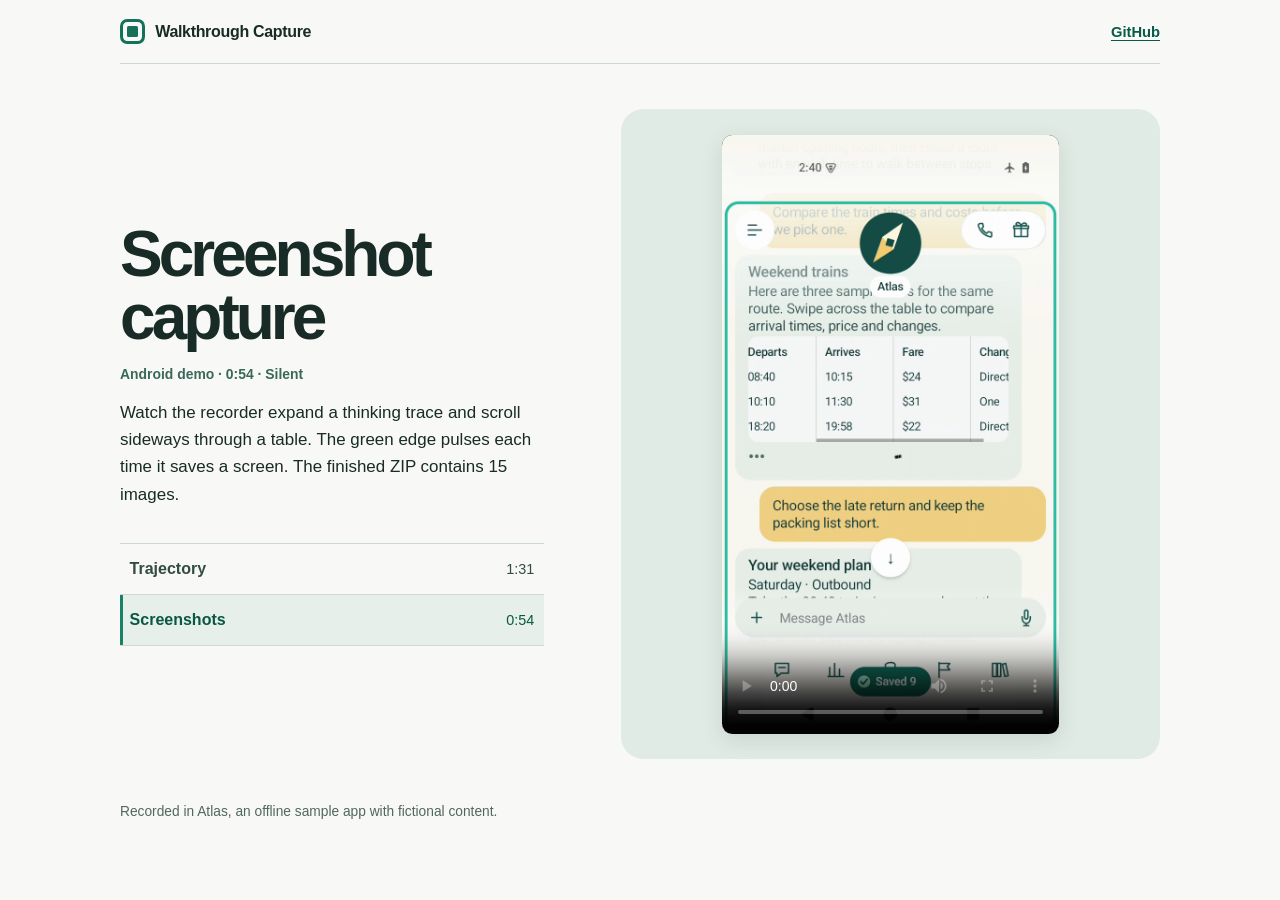
==== docs/screenshots.html @ e2531364 "Stream the capture demos in browser players on GitHub Pages" ====
<!doctype html>
<html lang="en">
<head>
  <meta charset="utf-8">
  <meta name="viewport" content="width=device-width, initial-scale=1">
  <meta name="description" content="Watch the recorder expand a thinking trace and scroll sideways through a table. The green edge pulses each time it saves a screen. The finished ZIP contains 15 images.">
  <title>Screenshot capture · Walkthrough Capture</title>
  <link rel="icon" href="data:,">
  <link rel="stylesheet" href="./player.css">
</head>
<body>
  <header>
    <span class="brand"><span class="mark" aria-hidden="true"></span>Walkthrough Capture</span>
    <a href="https://github.com/wryan2986/walkthrough-capture-android">GitHub</a>
  </header>
  <main>
    <div>
      <h1 id="demo-title">Screenshot capture</h1>
      <p class="details">Android demo · 0:54 · Silent</p>
      <p class="summary" id="summary">Watch the recorder expand a thinking trace and scroll sideways through a table. The green edge pulses each time it saves a screen. The finished ZIP contains 15 images.</p>
      <nav aria-label="Capture demos"><a href="./index.html"><span>Trajectory</span><time datetime="PT1M31S">1:31</time></a><a href="./screenshots.html" aria-current="page"><span>Screenshots</span><time datetime="PT54S">0:54</time></a></nav>
    </div>
    <div class="stage">
      <video controls playsinline preload="metadata" width="720" height="1280"
             poster="./demos/screenshot-capture.png" aria-labelledby="demo-title" aria-describedby="summary">
        <source src="./demos/screenshot-capture.mp4" type="video/mp4">
        <a href="./demos/screenshot-capture.mp4">View the screenshot capture MP4</a>
      </video>
    </div>
  </main>
  <footer>Recorded in Atlas, an offline sample app with fictional content.</footer>
</body>
</html>
---- docs/player.css ----
:root {
  color-scheme: light;
  font-family: "Inter", -apple-system, BlinkMacSystemFont, "Segoe UI", sans-serif;
  background: #f8f9f6;
  color: #182b26;
  --ink-green: #075a47;
  --rule: #ced9d1;
}
* { box-sizing: border-box; }
body { margin: 0; }
a { color: var(--ink-green); }
a:focus-visible, video:focus-visible { outline: 3px solid #117e69; outline-offset: 4px; }
header {
  display: flex; justify-content: space-between; align-items: center; gap: 1rem;
  border-bottom: 1px solid var(--rule); padding: 1.2rem 0;
}
header, main { width: min(100% - 3rem, 65rem); margin-inline: auto; }
.brand { display: flex; align-items: center; gap: .65rem; font-weight: 680; letter-spacing: -.02em; }
.mark { display: inline-block; width: 1.55rem; height: 1.55rem; border: .2rem solid #15715a; border-radius: .45rem; position: relative; }
.mark::after { content: ""; position: absolute; inset: .22rem; background: #15715a; border-radius: .1rem; }
header a { text-underline-offset: .2rem; font-size: .92rem; font-weight: 600; }
main {
  display: grid; grid-template-columns: minmax(0, .88fr) minmax(0, 1.12fr);
  gap: clamp(2rem, 6vw, 5rem); align-items: center; padding-block: clamp(1.5rem, 5vh, 3.5rem);
}
h1 { font-size: clamp(2.5rem, 5vw, 4.65rem); line-height: .99; letter-spacing: -.062em; margin: 0 0 1rem; }
.details { font-weight: 600; font-size: .87rem; color: #3a685b; margin-block: .7rem 1.1rem; }
.summary { font-size: 1.06rem; line-height: 1.6; max-width: 33rem; margin: 0; }
nav { display: grid; margin-top: 2.2rem; border-block-start: 1px solid var(--rule); }
nav a {
  display: flex; align-items: center; justify-content: space-between; gap: .7rem; padding: 1rem .6rem;
  border-block-end: 1px solid var(--rule); text-decoration: none; font-weight: 610; color: #324c43;
}
nav a[aria-current="page"] { background: #e6efe9; color: #0a5843; box-shadow: inset 3px 0 #188267; }
nav a:hover { background: #edf3ef; }
time { font-variant-numeric: tabular-nums; font-size: .9rem; font-weight: 480; }
.stage { display: grid; place-items: center; padding: clamp(.8rem, 2vw, 1.6rem); border-radius: 1.4rem; background: #e1ebe5; }
video {
  display: block; width: min(100%, 33vh + 2.5rem, 22rem); height: auto; aspect-ratio: 9/16;
  background: #12231e; border-radius: .65rem; box-shadow: 0 .4rem 1.3rem #193e2d20;
}
footer { width: min(100% - 3rem, 65rem); margin: 0 auto 1.5rem; color: #51675f; font-size: .86rem; }
@media (max-width: 710px) {
  header, main, footer { width: min(100% - 2rem, 32rem); }
  header { padding-block: .95rem; }
  main { grid-template-columns: 1fr; gap: 1.2rem; padding-block: 1.5rem 1rem; }
  h1 { font-size: clamp(2.1rem, 9vw, 3.5rem); margin-bottom: .6rem; }
  .summary { font-size: .97rem; }
  .details { margin-block: .45rem .55rem; }
  nav { grid-template-columns: 1fr 1fr; margin-top: 1.1rem; gap: .5rem; border: none; }
  nav a { border: 1px solid var(--rule); border-radius: .5rem; padding: .7rem; font-size: .91rem; }
  nav a[aria-current="page"] { box-shadow: none; border-color: var(--ink-green); }
  .stage { padding: .65rem; border-radius: 1rem; }
  video { width: min(100%, 33rem, 38vh + 2rem); }
}
@media (max-width: 350px) { nav a { flex-wrap: wrap; } }
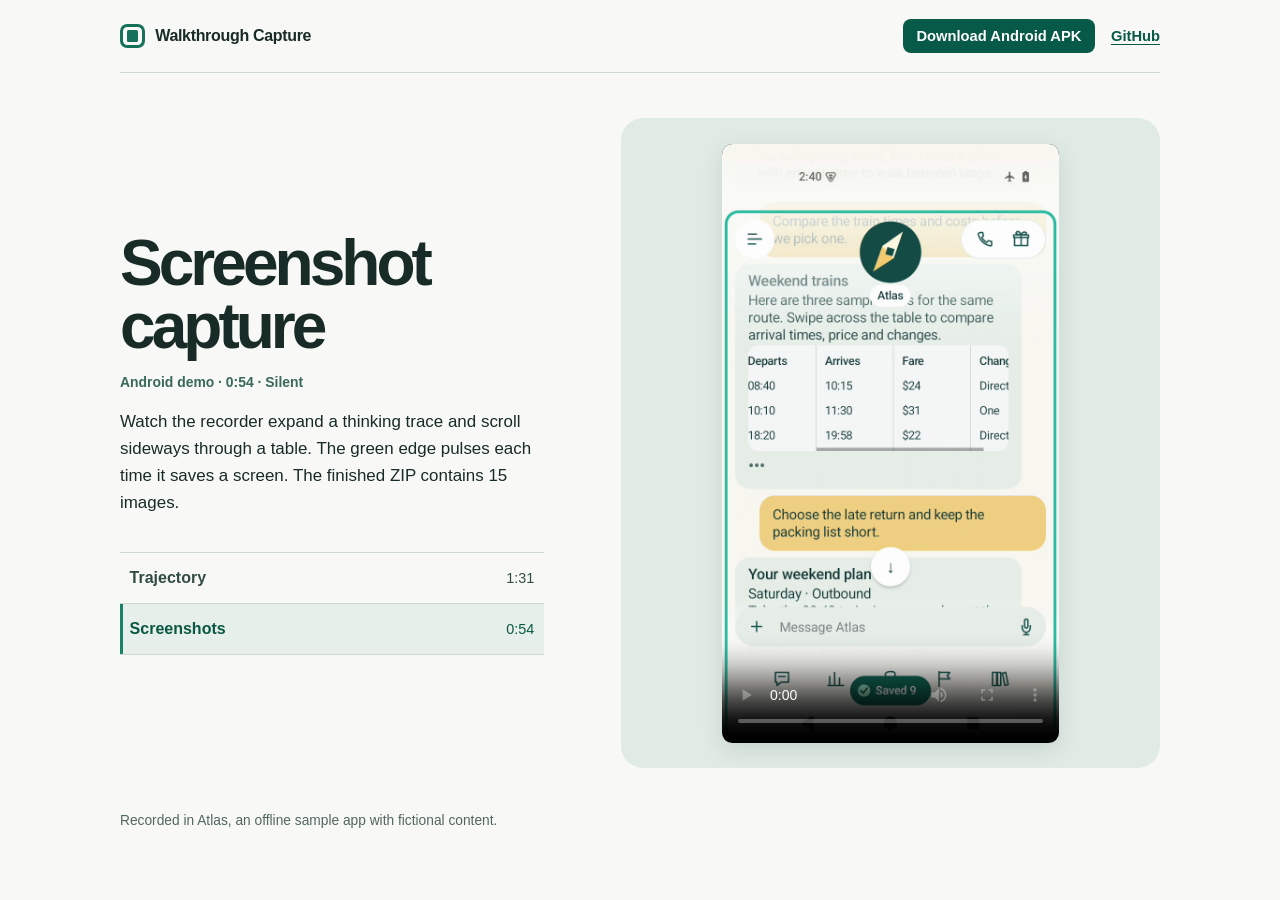
==== commit b9ab9027: "Link directly to the signed Android build from the demos and README" ====
--- a/docs/screenshots.html
+++ b/docs/screenshots.html
@@ -11,7 +11,10 @@
 <body>
   <header>
     <span class="brand"><span class="mark" aria-hidden="true"></span>Walkthrough Capture</span>
-    <a href="https://github.com/wryan2986/walkthrough-capture-android">GitHub</a>
+    <div class="header-links">
+      <a class="download" href="https://github.com/wryan2986/walkthrough-capture-android/releases/download/v0.11/Walkthrough-Capture-Android-0.11.apk">Download Android APK</a>
+      <a class="repo" href="https://github.com/wryan2986/walkthrough-capture-android">GitHub</a>
+    </div>
   </header>
   <main>
     <div>
--- a/docs/player.css
+++ b/docs/player.css
@@ -54,3 +54,8 @@
   video { width: min(100%, 33rem, 38vh + 2rem); }
 }
 @media (max-width: 350px) { nav a { flex-wrap: wrap; } }
+
+.header-links { display: flex; align-items: center; gap: 1rem; }
+.download { background: var(--ink-green); color: white; text-decoration: none; border-radius: .5rem; padding: .55rem .85rem; }
+.download:hover { background: #064b3b; }
+@media (max-width: 560px) { .header-links .repo { display: none; } .header-links .download { font-size: .82rem; padding: .55rem .65rem; } }
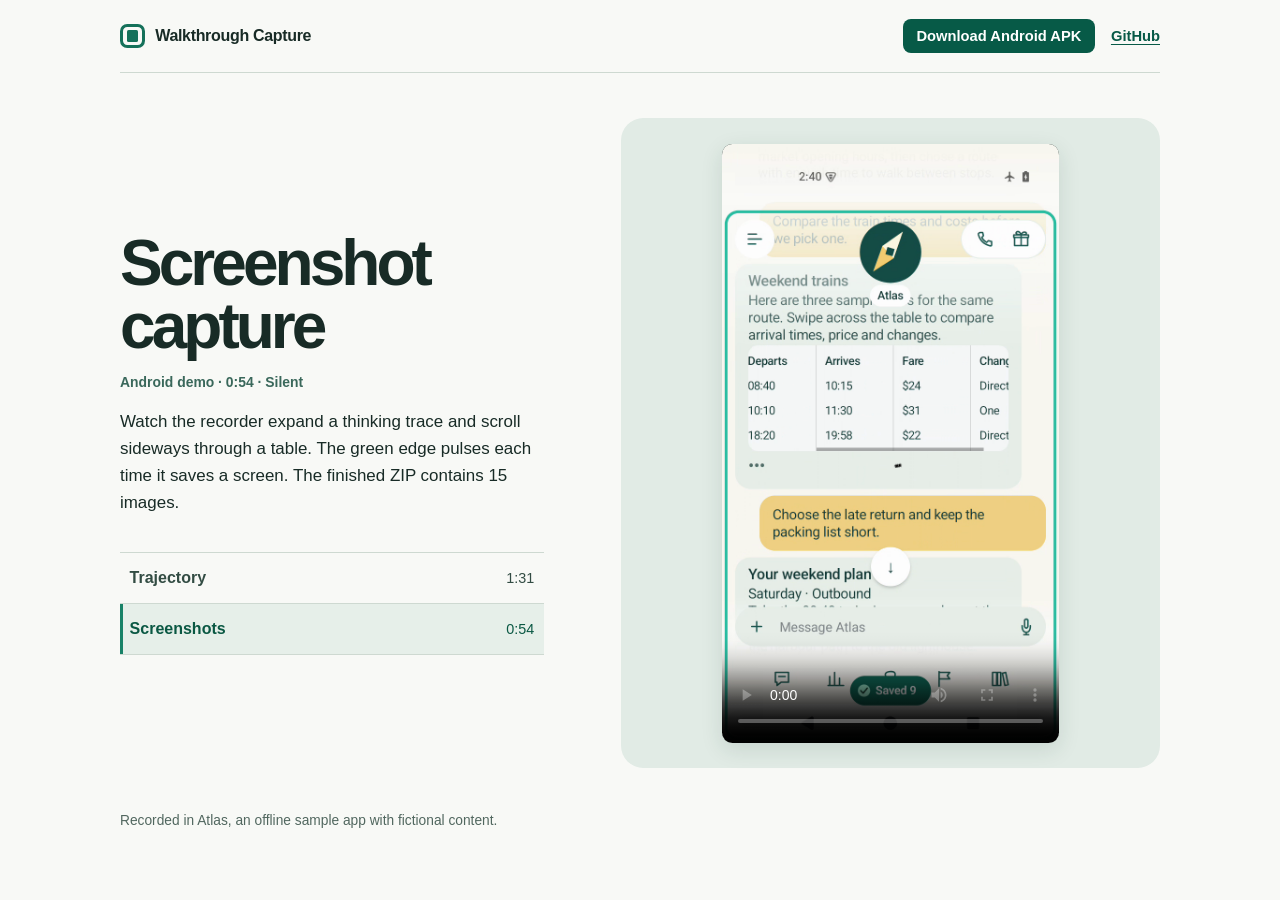
==== commit acdf479b: "Keep the direct app download button on the latest release" ====
--- a/docs/screenshots.html
+++ b/docs/screenshots.html
@@ -12,7 +12,7 @@
   <header>
     <span class="brand"><span class="mark" aria-hidden="true"></span>Walkthrough Capture</span>
     <div class="header-links">
-      <a class="download" href="https://github.com/wryan2986/walkthrough-capture-android/releases/download/v0.11/Walkthrough-Capture-Android-0.11.apk">Download Android APK</a>
+      <a class="download" href="https://github.com/wryan2986/walkthrough-capture-android/releases/latest/download/Walkthrough-Capture-Android.apk">Download Android APK</a>
       <a class="repo" href="https://github.com/wryan2986/walkthrough-capture-android">GitHub</a>
     </div>
   </header>
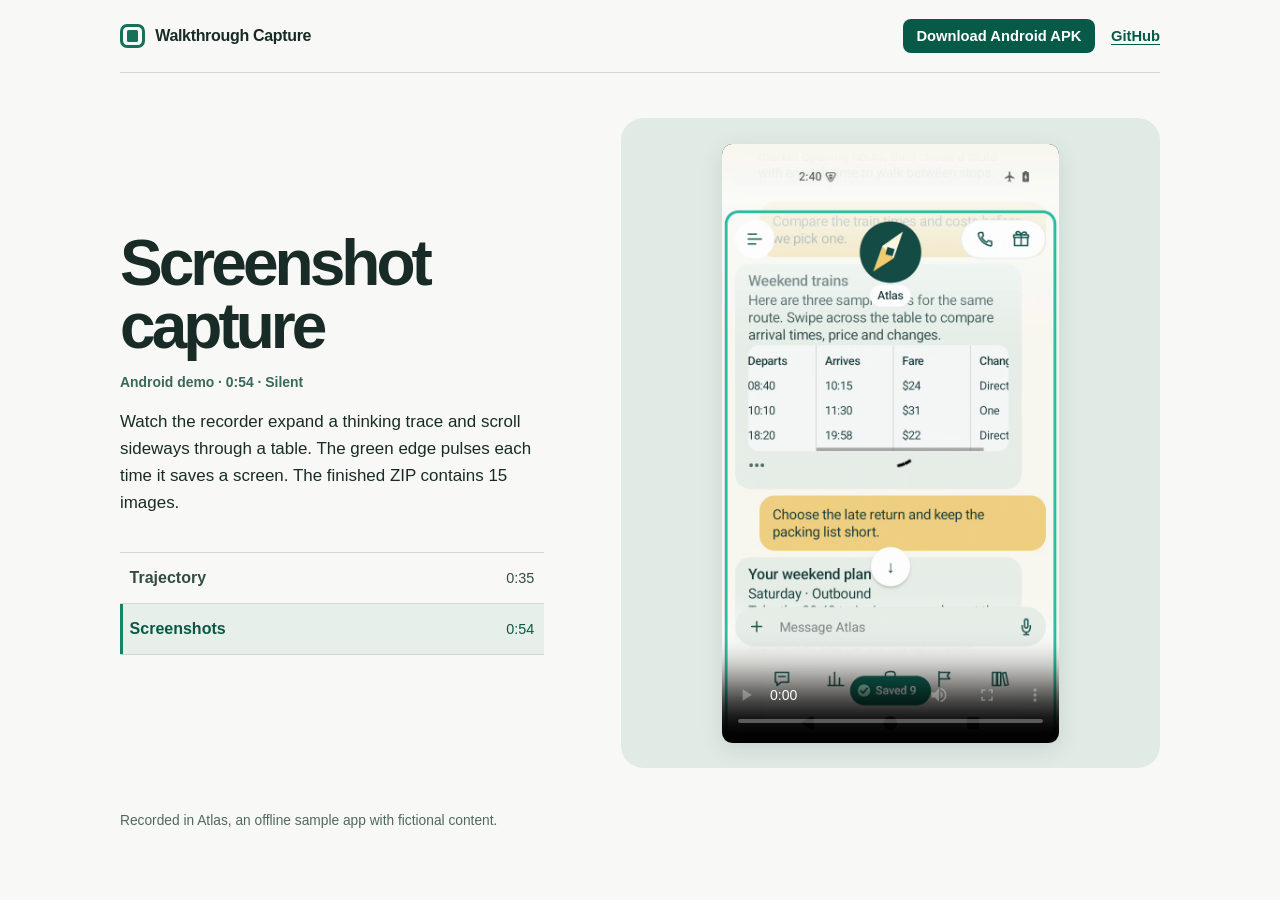
==== commit 919bd795: "Show a privacy-reviewed trajectory excerpt from real Muse on Android" ====
--- a/docs/screenshots.html
+++ b/docs/screenshots.html
@@ -21,7 +21,7 @@
       <h1 id="demo-title">Screenshot capture</h1>
       <p class="details">Android demo · 0:54 · Silent</p>
       <p class="summary" id="summary">Watch the recorder expand a thinking trace and scroll sideways through a table. The green edge pulses each time it saves a screen. The finished ZIP contains 15 images.</p>
-      <nav aria-label="Capture demos"><a href="./index.html"><span>Trajectory</span><time datetime="PT1M31S">1:31</time></a><a href="./screenshots.html" aria-current="page"><span>Screenshots</span><time datetime="PT54S">0:54</time></a></nav>
+      <nav aria-label="Capture demos"><a href="./index.html"><span>Trajectory</span><time datetime="PT35S">0:35</time></a><a href="./screenshots.html" aria-current="page"><span>Screenshots</span><time datetime="PT54S">0:54</time></a></nav>
     </div>
     <div class="stage">
       <video controls playsinline preload="metadata" width="720" height="1280"
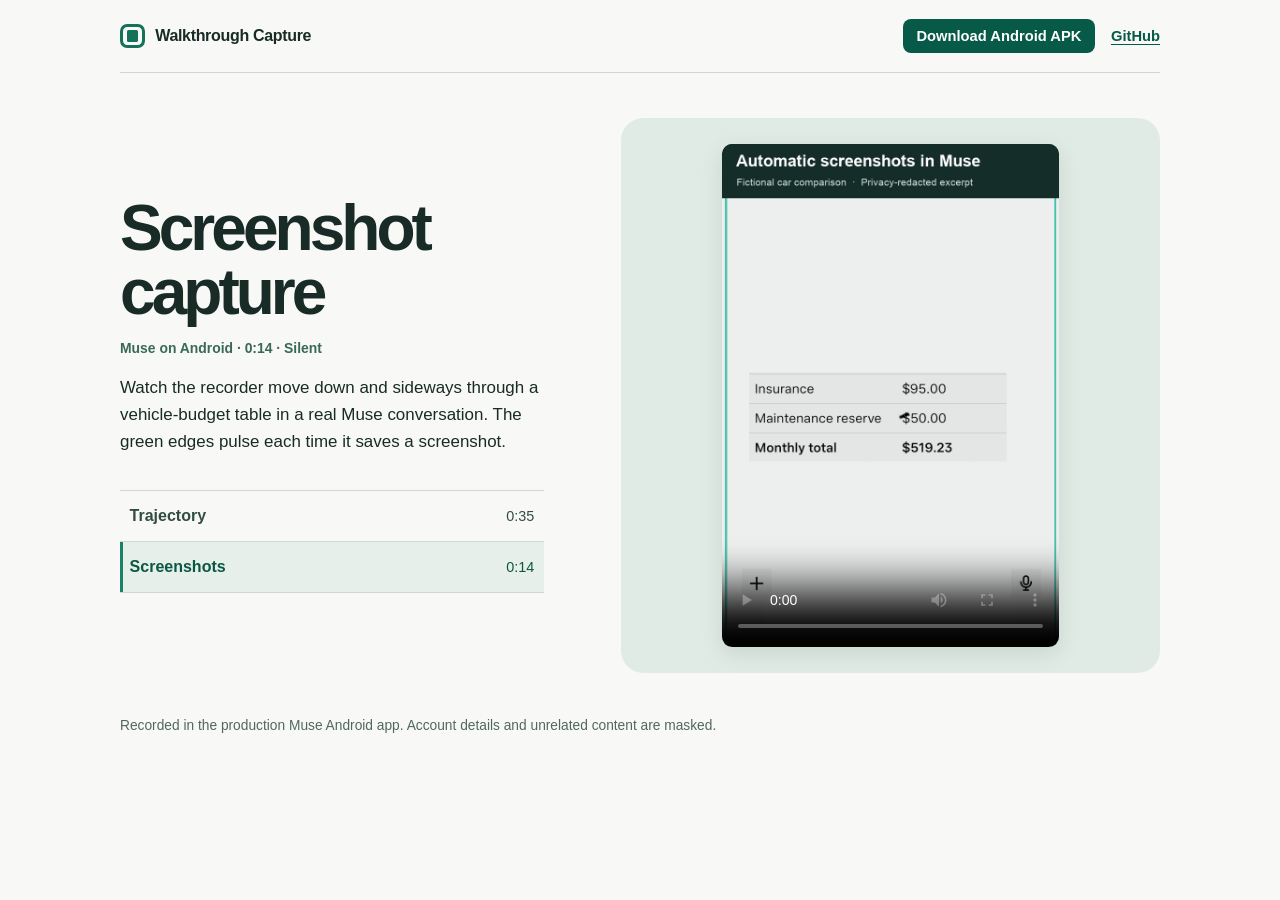
==== commit a39a9723: "Show the redacted live Muse conversation capture with its native save pulse" ====
--- a/docs/screenshots.html
+++ b/docs/screenshots.html
@@ -3,7 +3,7 @@
 <head>
   <meta charset="utf-8">
   <meta name="viewport" content="width=device-width, initial-scale=1">
-  <meta name="description" content="Watch the recorder expand a thinking trace and scroll sideways through a table. The green edge pulses each time it saves a screen. The finished ZIP contains 15 images.">
+  <meta name="description" content="Watch the recorder move down and sideways through a vehicle-budget table in a real Muse conversation. The green edges pulse each time it saves a screenshot.">
   <title>Screenshot capture · Walkthrough Capture</title>
   <link rel="icon" href="data:,">
   <link rel="stylesheet" href="./player.css">
@@ -19,18 +19,18 @@
   <main>
     <div>
       <h1 id="demo-title">Screenshot capture</h1>
-      <p class="details">Android demo · 0:54 · Silent</p>
-      <p class="summary" id="summary">Watch the recorder expand a thinking trace and scroll sideways through a table. The green edge pulses each time it saves a screen. The finished ZIP contains 15 images.</p>
-      <nav aria-label="Capture demos"><a href="./index.html"><span>Trajectory</span><time datetime="PT35S">0:35</time></a><a href="./screenshots.html" aria-current="page"><span>Screenshots</span><time datetime="PT54S">0:54</time></a></nav>
+      <p class="details">Muse on Android · 0:14 · Silent</p>
+      <p class="summary" id="summary">Watch the recorder move down and sideways through a vehicle-budget table in a real Muse conversation. The green edges pulse each time it saves a screenshot.</p>
+      <nav aria-label="Capture demos"><a href="./index.html"><span>Trajectory</span><time datetime="PT35S">0:35</time></a><a href="./screenshots.html" aria-current="page"><span>Screenshots</span><time datetime="PT14S">0:14</time></a></nav>
     </div>
     <div class="stage">
-      <video controls playsinline preload="metadata" width="720" height="1280"
-             poster="./demos/screenshot-capture.png" aria-labelledby="demo-title" aria-describedby="summary">
-        <source src="./demos/screenshot-capture.mp4" type="video/mp4">
-        <a href="./demos/screenshot-capture.mp4">View the screenshot capture MP4</a>
+      <video controls playsinline preload="metadata" width="720" height="1076"
+             poster="./demos/muse-screenshots.png" aria-labelledby="demo-title" aria-describedby="summary">
+        <source src="./demos/muse-screenshots.mp4" type="video/mp4">
+        <a href="./demos/muse-screenshots.mp4">View the screenshot capture MP4</a>
       </video>
     </div>
   </main>
-  <footer>Recorded in Atlas, an offline sample app with fictional content.</footer>
+  <footer>Recorded in the production Muse Android app. Account details and unrelated content are masked.</footer>
 </body>
 </html>
--- a/docs/player.css
+++ b/docs/player.css
@@ -36,7 +36,7 @@
 time { font-variant-numeric: tabular-nums; font-size: .9rem; font-weight: 480; }
 .stage { display: grid; place-items: center; padding: clamp(.8rem, 2vw, 1.6rem); border-radius: 1.4rem; background: #e1ebe5; }
 video {
-  display: block; width: min(100%, 33vh + 2.5rem, 22rem); height: auto; aspect-ratio: 9/16;
+  display: block; width: min(100%, 33vh + 2.5rem, 22rem); height: auto; object-fit: contain;
   background: #12231e; border-radius: .65rem; box-shadow: 0 .4rem 1.3rem #193e2d20;
 }
 footer { width: min(100% - 3rem, 65rem); margin: 0 auto 1.5rem; color: #51675f; font-size: .86rem; }
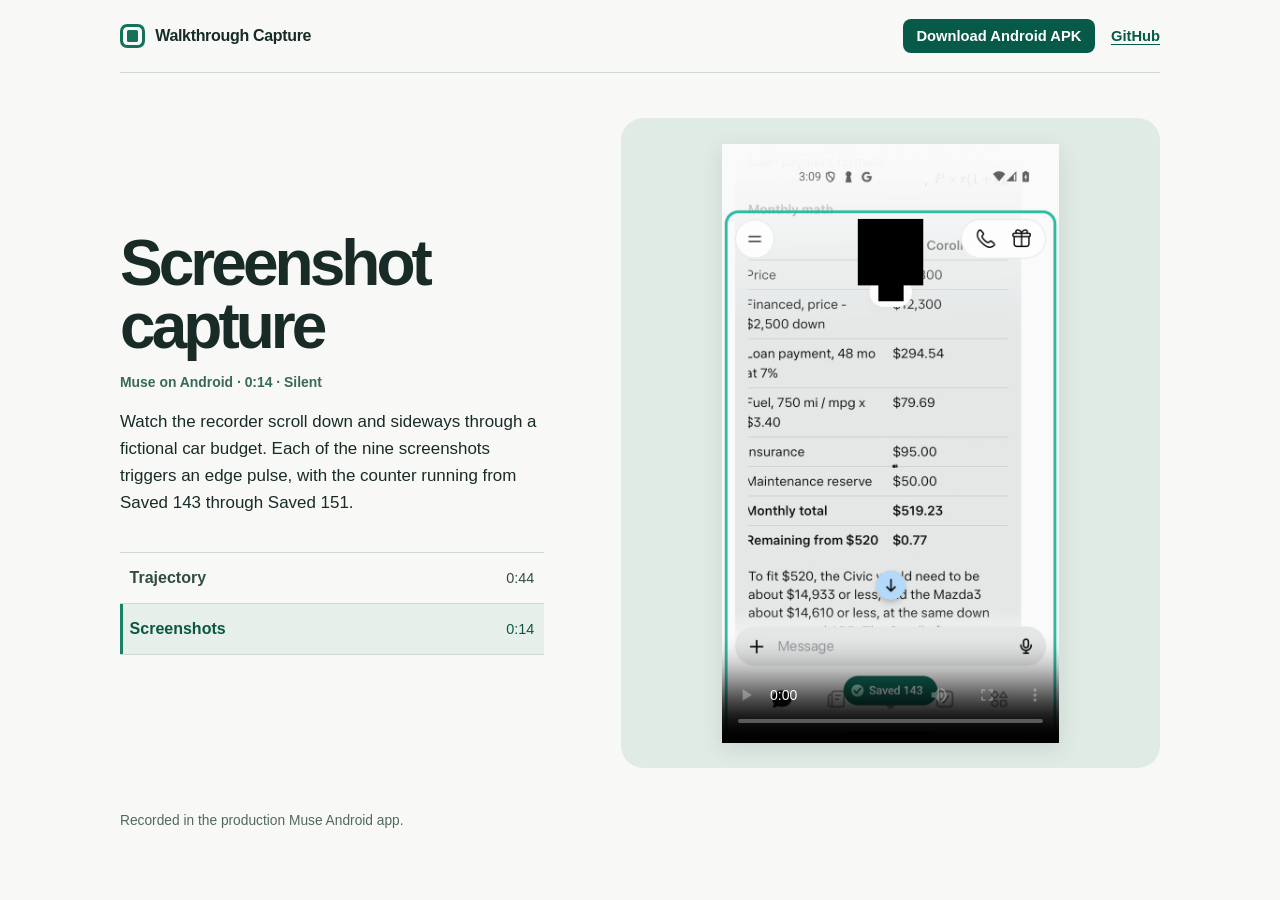
==== commit 2681c480: "Show both production Muse capture demos at full screen" ====
--- a/docs/screenshots.html
+++ b/docs/screenshots.html
@@ -3,7 +3,7 @@
 <head>
   <meta charset="utf-8">
   <meta name="viewport" content="width=device-width, initial-scale=1">
-  <meta name="description" content="Watch the recorder move down and sideways through a vehicle-budget table in a real Muse conversation. The green edges pulse each time it saves a screenshot.">
+  <meta name="description" content="Watch the recorder scroll down and sideways through a fictional car budget. Each of the nine screenshots triggers an edge pulse, with the counter running from Saved 143 through Saved 151.">
   <title>Screenshot capture · Walkthrough Capture</title>
   <link rel="icon" href="data:,">
   <link rel="stylesheet" href="./player.css">
@@ -20,17 +20,17 @@
     <div>
       <h1 id="demo-title">Screenshot capture</h1>
       <p class="details">Muse on Android · 0:14 · Silent</p>
-      <p class="summary" id="summary">Watch the recorder move down and sideways through a vehicle-budget table in a real Muse conversation. The green edges pulse each time it saves a screenshot.</p>
-      <nav aria-label="Capture demos"><a href="./index.html"><span>Trajectory</span><time datetime="PT35S">0:35</time></a><a href="./screenshots.html" aria-current="page"><span>Screenshots</span><time datetime="PT14S">0:14</time></a></nav>
+      <p class="summary" id="summary">Watch the recorder scroll down and sideways through a fictional car budget. Each of the nine screenshots triggers an edge pulse, with the counter running from Saved 143 through Saved 151.</p>
+      <nav aria-label="Capture demos"><a href="./index.html"><span>Trajectory</span><time datetime="PT44S">0:44</time></a><a href="./screenshots.html" aria-current="page"><span>Screenshots</span><time datetime="PT14S">0:14</time></a></nav>
     </div>
     <div class="stage">
-      <video controls playsinline preload="metadata" width="720" height="1076"
-             poster="./demos/muse-screenshots.png" aria-labelledby="demo-title" aria-describedby="summary">
-        <source src="./demos/muse-screenshots.mp4" type="video/mp4">
-        <a href="./demos/muse-screenshots.mp4">View the screenshot capture MP4</a>
+      <video controls playsinline preload="metadata" width="720" height="1280"
+             poster="./demos/muse-screenshots.png?v=89a05a5306" aria-labelledby="demo-title" aria-describedby="summary">
+        <source src="./demos/muse-screenshots.mp4?v=a5c96de6fd" type="video/mp4">
+        <a href="./demos/muse-screenshots.mp4?v=a5c96de6fd">View the screenshot capture MP4</a>
       </video>
     </div>
   </main>
-  <footer>Recorded in the production Muse Android app. Account details and unrelated content are masked.</footer>
+  <footer>Recorded in the production Muse Android app.</footer>
 </body>
 </html>
--- a/docs/player.css
+++ b/docs/player.css
@@ -37,7 +37,7 @@
 .stage { display: grid; place-items: center; padding: clamp(.8rem, 2vw, 1.6rem); border-radius: 1.4rem; background: #e1ebe5; }
 video {
   display: block; width: min(100%, 33vh + 2.5rem, 22rem); height: auto; object-fit: contain;
-  background: #12231e; border-radius: .65rem; box-shadow: 0 .4rem 1.3rem #193e2d20;
+  background: #12231e; box-shadow: 0 .4rem 1.3rem #193e2d20;
 }
 footer { width: min(100% - 3rem, 65rem); margin: 0 auto 1.5rem; color: #51675f; font-size: .86rem; }
 @media (max-width: 710px) {
